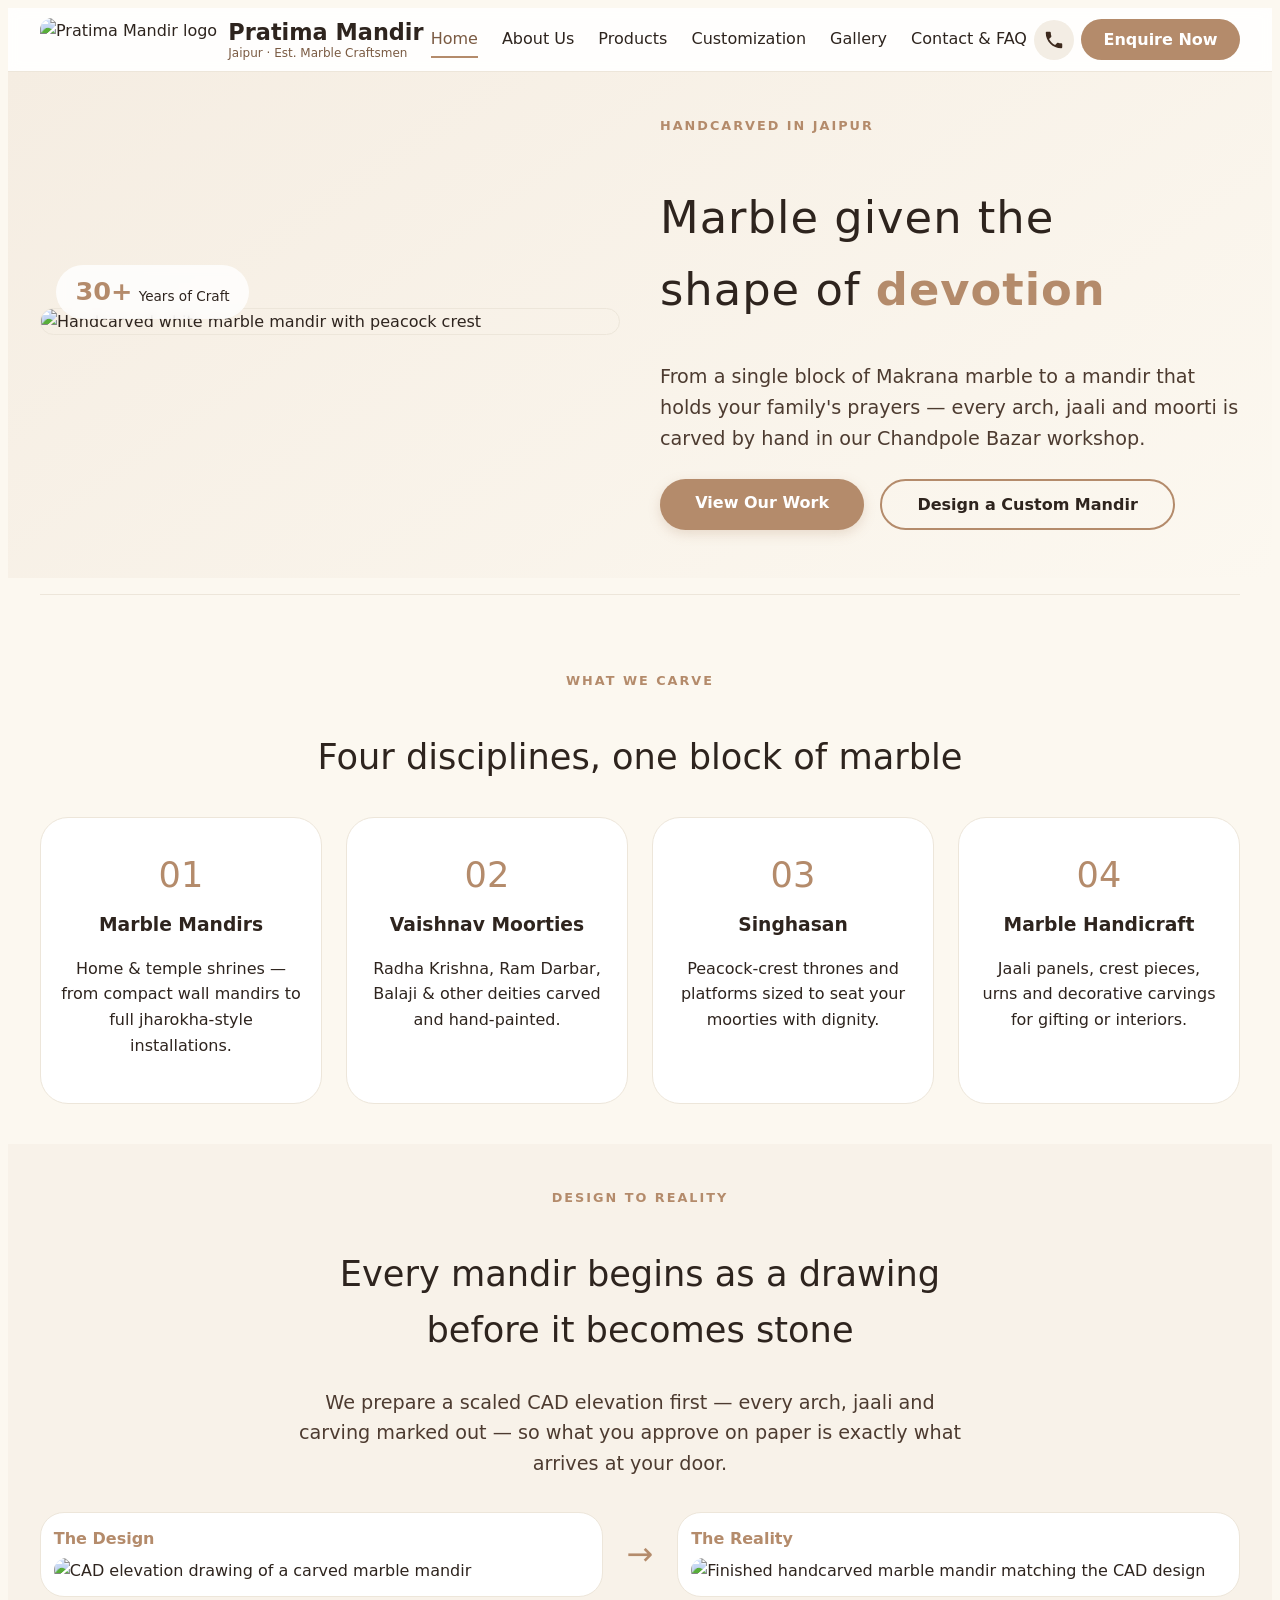
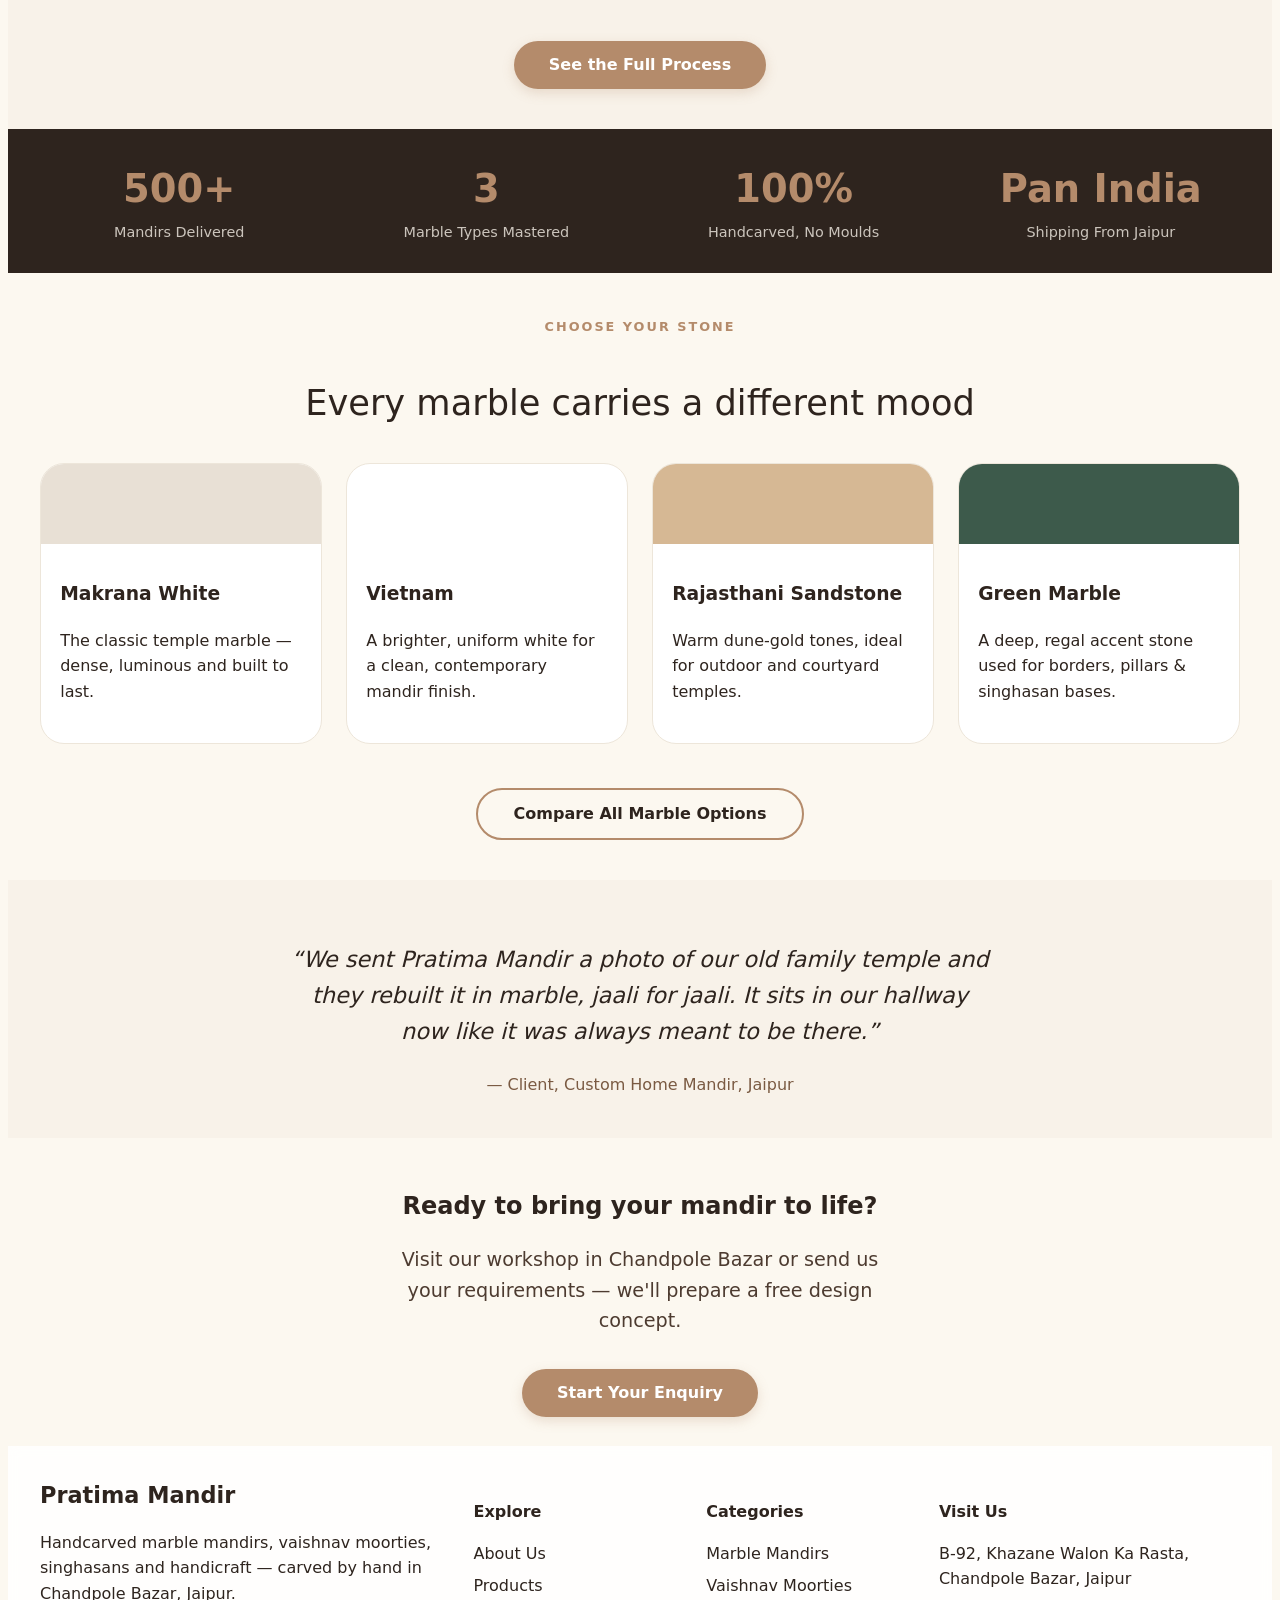
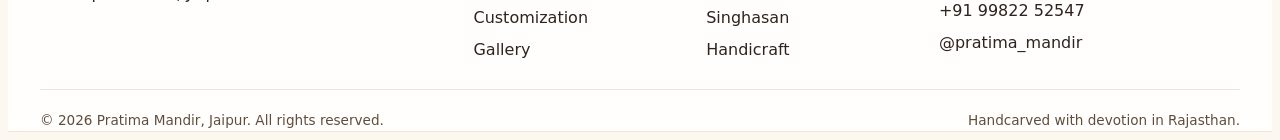
==== index.html @ e080a342 "Add files via upload" ====
<!DOCTYPE html>
<html lang="en">
<head>
  <meta charset="UTF-8" />
  <meta name="viewport" content="width=device-width, initial-scale=1.0" />
  <title>Pratima Mandir — Handcarved Marble Temples & Moorties, Jaipur</title>
  <meta name="description" content="Pratima Mandir, Chandpole Bazar Jaipur — handcarved marble mandirs, vaishnav moorties, singhasans & handicraft items." />
  <link rel="stylesheet" href="style.css" />
</head>
<body>

<header class="site">
  <nav class="nav">
    <a href="index.html" class="brand">
      <img src="images/logo.jpg" alt="Pratima Mandir logo" />
      <span class="brand-text">Pratima Mandir<span>Jaipur &middot; Est. Marble Craftsmen</span></span>
    </a>
    <div class="nav-links">
      <a href="index.html" class="active">Home</a>
      <a href="aboutus.html">About Us</a>
      <a href="products.html">Products</a>
      <a href="customization.html">Customization</a>
      <a href="gallery.html">Gallery</a>
      <a href="contact.html">Contact & FAQ</a>
    </div>
    <div class="header-contact">
      <a href="tel:+919982252547" class="icon-btn" aria-label="Call us"><svg viewBox="0 0 24 24"><path d="M6.6 10.8c1.4 2.8 3.8 5.1 6.6 6.6l2.2-2.2c.3-.3.7-.4 1-.2 1.1.4 2.3.6 3.6.6.6 0 1 .4 1 1V20c0 .6-.4 1-1 1-9.4 0-17-7.6-17-17 0-.6.4-1 1-1h3.5c.6 0 1 .4 1 1 0 1.2.2 2.4.6 3.6.1.4 0 .8-.2 1L6.6 10.8z"/></svg></a>
    </div>
    <a href="https://wa.me/919982252547?text=Hii%20I%20am%20interested%2C%20can%20I%20get%20more%20details%3F"" class="nav-cta">Enquire Now</a>
    <button class="menu-toggle" aria-label="Toggle menu"><span></span><span></span><span></span></button>
  </nav>
</header>

<section class="hero">
  <div class="wrap hero-grid">
    <div class="hero-media reveal in">
      <img src="images/peacockmandir.png" alt="Handcarved white marble mandir with peacock crest" />
      <div class="hero-badge"><span class="num">30+</span><span class="lbl">Years of Craft</span></div>
    </div>
    <div class="hero-copy reveal in">
      <span class="eyebrow">Handcarved in Jaipur</span>
      <h1>Marble given the<br />shape of <em>devotion</em></h1>
      <p class="lede">From a single block of Makrana marble to a mandir that holds your family's prayers — every arch, jaali and moorti is carved by hand in our Chandpole Bazar workshop.</p>
      <div class="hero-actions">
        <a href="products.html" class="btn btn-solid">View Our Work</a>
        <a href="customization.html" class="btn btn-line">Design a Custom Mandir</a>
      </div>
    </div>
  </div>
</section>

<div class="wrap"><div class="rule"></div></div>

<section class="band-ivory">
  <div class="wrap">
    <div class="section-head reveal">
      <span class="eyebrow">What We Carve</span>
      <h2>Four disciplines, one block of marble</h2>
    </div>
    <div class="cat-row reveal">
      <a href="products.html#mandir" class="cat-card">
        <span class="cat-num">01</span>
        <h3>Marble Mandirs</h3>
        <p>Home &amp; temple shrines — from compact wall mandirs to full jharokha-style installations.</p>
      </a>
      <a href="products.html#moorties" class="cat-card">
        <span class="cat-num">02</span>
        <h3>Vaishnav Moorties</h3>
        <p>Radha Krishna, Ram Darbar, Balaji &amp; other deities carved and hand-painted.</p>
      </a>
      <a href="products.html#singhasan" class="cat-card">
        <span class="cat-num">03</span>
        <h3>Singhasan</h3>
        <p>Peacock-crest thrones and platforms sized to seat your moorties with dignity.</p>
      </a>
      <a href="products.html#handicraft" class="cat-card">
        <span class="cat-num">04</span>
        <h3>Marble Handicraft</h3>
        <p>Jaali panels, crest pieces, urns and decorative carvings for gifting or interiors.</p>
      </a>
    </div>
  </div>
</section>

<section class="band-paper">
  <div class="wrap">
    <div class="section-head reveal">
      <span class="eyebrow">Design to Reality</span>
      <h2>Every mandir begins as a drawing before it becomes stone</h2>
      <p class="lede" style="margin-top:16px;">We prepare a scaled CAD elevation first — every arch, jaali and carving marked out — so what you approve on paper is exactly what arrives at your door.</p>
    </div>
    <div class="dtr reveal">
      <div class="dtr-pane design">
        <span class="dtr-label">The Design</span>
        <img src="images/design1.jpg" alt="CAD elevation drawing of a carved marble mandir" />
      </div>
      <div class="dtr-mid">&rarr;</div>
      <div class="dtr-pane real">
        <span class="dtr-label">The Reality</span>
        <img src="images/reality.png" alt="Finished handcarved marble mandir matching the CAD design" />
      </div>
    </div>
    <div style="text-align:center; margin-top:44px;" class="reveal">
      <a href="customization.html" class="btn btn-solid">See the Full Process</a>
    </div>
  </div>
</section>

<section class="band-dark tight">
  <div class="wrap">
    <div class="stats-row reveal">
      <div class="stat"><span class="n">500+</span><span class="l">Mandirs Delivered</span></div>
      <div class="stat"><span class="n">3</span><span class="l">Marble Types Mastered</span></div>
      <div class="stat"><span class="n">100%</span><span class="l">Handcarved, No Moulds</span></div>
      <div class="stat"><span class="n">Pan India</span><span class="l">Shipping From Jaipur</span></div>
    </div>
  </div>
</section>

<section class="band-ivory">
  <div class="wrap">
    <div class="section-head reveal">
      <span class="eyebrow">Choose Your Stone</span>
      <h2>Every marble carries a different mood</h2>
    </div>
    <div class="marble-row reveal">
      <div class="marble-card"><div class="swatch makrana"></div><div class="marble-body"><h3>Makrana White</h3><p>The classic temple marble — dense, luminous and built to last.</p></div></div>
      <div class="marble-card"><div class="swatch Vietnam"></div><div class="marble-body"><h3>Vietnam</h3><p>A brighter, uniform white for a clean, contemporary mandir finish.</p></div></div>
      <div class="marble-card"><div class="swatch sandstone"></div><div class="marble-body"><h3>Rajasthani Sandstone</h3><p>Warm dune-gold tones, ideal for outdoor and courtyard temples.</p></div></div>
      <div class="marble-card"><div class="swatch green"></div><div class="marble-body"><h3>Green Marble</h3><p>A deep, regal accent stone used for borders, pillars &amp; singhasan bases.</p></div></div>
    </div>
    <div style="text-align:center; margin-top:44px;" class="reveal">
      <a href="customization.html#marbles" class="btn btn-line">Compare All Marble Options</a>
    </div>
  </div>
</section>

<section class="band-paper">
  <div class="wrap testi reveal">
    <p>&ldquo;We sent Pratima Mandir a photo of our old family temple and they rebuilt it in marble, jaali for jaali. It sits in our hallway now like it was always meant to be there.&rdquo;</p>
    <div class="who">&mdash; Client, Custom Home Mandir, Jaipur</div>
  </div>
</section>

<section class="tight">
  <div class="wrap" style="text-align:center;">
    <h2 class="reveal">Ready to bring your mandir to life?</h2>
    <p class="lede reveal" style="max-width:520px; margin:16px auto 32px;">Visit our workshop in Chandpole Bazar or send us your requirements — we'll prepare a free design concept.</p>
    <div class="reveal"><a href="contact.html" class="btn btn-solid">Start Your Enquiry</a></div>
  </div>
</section>

<footer class="site">
  <div class="wrap">
    <div class="foot-grid">
      <div>
        <div class="foot-brand">Pratima Mandir</div>
        <p>Handcarved marble mandirs, vaishnav moorties, singhasans and handicraft — carved by hand in Chandpole Bazar, Jaipur.</p>
      </div>
      <div class="foot-col">
        <h4>Explore</h4>
        <a href="aboutus.html">About Us</a>
        <a href="products.html">Products</a>
        <a href="customization.html">Customization</a>
        <a href="gallery.html">Gallery</a>
      </div>
      <div class="foot-col">
        <h4>Categories</h4>
        <a href="products.html#mandir">Marble Mandirs</a>
        <a href="products.html#moorties">Vaishnav Moorties</a>
        <a href="products.html#singhasan">Singhasan</a>
        <a href="products.html#handicraft">Handicraft</a>
      </div>
      <div class="foot-col">
        <h4>Visit Us</h4>
        <li>B-92, Khazane Walon Ka Rasta,<br />Chandpole Bazar, Jaipur</li>
        <a href="tel:+919982252547">+91 99822 52547</a>
        <a href="https://instagram.com/pratima_mandir" target="_blank" rel="noopener">@pratima_mandir</a>
      </div>
    </div>
    <div class="foot-bottom">
      <span>&copy; 2026 Pratima Mandir, Jaipur. All rights reserved.</span>
      <span>Handcarved with devotion in Rajasthan.</span>
    </div>
  </div>
</footer>

<script src="main.js"></script>
</body>
</html>
---- style.css ----
{
  margin: 0;
  padding: 0;
  box-sizing: border-box;
}

body {
  font-family: 'Segoe UI', Roboto, system-ui, -apple-system, sans-serif;
  background: #fcf8f0;
  color: #2e241e;
  line-height: 1.6;
}

a {
  text-decoration: none;
  color: #2e241e;
}

img {
  max-width: 100%;
  display: block;
}

.wrap {
  max-width: 1200px;
  margin: 0 auto;
  padding: 0 1.2rem;
}

/* ----- utility ----- */
.eyebrow {
  display: inline-block;
  font-size: 0.8rem;
  font-weight: 600;
  letter-spacing: 2px;
  text-transform: uppercase;
  color: #b48b6b;
  margin-bottom: 0.5rem;
}

.lede {
  font-size: 1.2rem;
  color: #4d3b30;
  max-width: 680px;
}

.rule {
  height: 1px;
  background: #ede6da;
  margin: 1rem 0 2rem;
}

.btn {
  display: inline-block;
  padding: 0.7rem 2.2rem;
  border-radius: 50px;
  font-weight: 600;
  transition: 0.2s;
  border: none;
  cursor: pointer;
}
.btn-solid {
  background: #b48b6b;
  color: #fff;
  box-shadow: 0 4px 12px rgba(180, 139, 107, 0.25);
}
.btn-solid:hover {
  background: #9f775a;
  transform: scale(1.02);
}
.btn-line {
  background: transparent;
  color: #2e241e;
  border: 2px solid #b48b6b;
}
.btn-line:hover {
  background: #b48b6b;
  color: #fff;
}

/* ----- header / nav ----- */
.site {
  background: #ffffffdd;
  backdrop-filter: blur(6px);
  border-bottom: 1px solid #ede6da;
}
.nav {
  display: flex;
  align-items: center;
  justify-content: space-between;
  flex-wrap: wrap;
  padding: 0.6rem 1.2rem;
  max-width: 1200px;
  margin: 0 auto;
}
.brand {
  display: flex;
  align-items: center;
  gap: 0.7rem;
}
.brand img {
  height: 44px;
  border-radius: 12px;
}
.brand-text {
  font-size: 1.4rem;
  font-weight: 600;
  line-height: 1.2;
}
.brand-text span {
  display: block;
  font-size: 0.75rem;
  font-weight: 400;
  color: #7a5a42;
}
.nav-links {
  display: flex;
  gap: 1.5rem;
  list-style: none;
  font-weight: 500;
  flex-wrap: wrap;
}
.nav-links a {
  padding: 0.3rem 0;
  border-bottom: 2px solid transparent;
  transition: 0.2s;
}
.nav-links a:hover,
.nav-links a.active {
  border-bottom-color: #b48b6b;
  color: #7a5a42;
}
.header-contact {
  display: flex;
  align-items: center;
  gap: 0.8rem;
}
.icon-btn {
  display: flex;
  width: 40px;
  height: 40px;
  border-radius: 50%;
  background: #f3ede4;
  align-items: center;
  justify-content: center;
}
.icon-btn svg {
  width: 22px;
  fill: #3d2a1e;
}
.nav-cta {
  background: #b48b6b;
  color: #fff;
  padding: 0.5rem 1.4rem;
  border-radius: 50px;
  font-weight: 600;
}
.menu-toggle {
  display: none;
  flex-direction: column;
  gap: 4px;
  background: none;
  border: none;
  cursor: pointer;
}
.menu-toggle span {
  display: block;
  width: 26px;
  height: 3px;
  background: #2e241e;
  border-radius: 4px;
}

/* ----- hero ----- */
.hero {
  background: linear-gradient(145deg, #f5ede2, #fcf8f0);
  padding: 2.5rem 0 3rem;
}
.hero-grid {
  display: grid;
  grid-template-columns: 1fr 1fr;
  gap: 2.5rem;
  align-items: center;
}
.hero-media {
  position: relative;
}
.hero-media img {
  border-radius: 32px;
  border: 1px solid #ede6da;
}
.hero-badge {
  position: absolute;
  bottom: 1rem;
  left: 1rem;
  background: #ffffffcc;
  backdrop-filter: blur(4px);
  padding: 0.4rem 1.2rem;
  border-radius: 60px;
  display: flex;
  align-items: baseline;
  gap: 0.4rem;
}
.hero-badge .num {
  font-size: 1.6rem;
  font-weight: 700;
  color: #b48b6b;
}
.hero-badge .lbl {
  font-size: 0.85rem;
}
.hero-copy h1 {
  font-size: 2.8rem;
  font-weight: 300;
  letter-spacing: 1px;
}
.hero-copy h1 em {
  font-style: normal;
  color: #b48b6b;
  font-weight: 600;
}
.hero-actions {
  display: flex;
  flex-wrap: wrap;
  gap: 1rem;
  margin-top: 1.5rem;
}

/* ----- sections ----- */
.band-ivory {
  background: #fcf8f0;
  padding: 2.5rem 0;
}
.band-paper {
  background: #f8f2e9;
  padding: 2.5rem 0;
}
.band-dark {
  background: #2e241e;
  color: #f3ede4;
}
.tight {
  padding: 1.8rem 0;
}

.section-head {
  text-align: center;
  max-width: 700px;
  margin: 0 auto 2rem;
}
.section-head h2 {
  font-size: 2.2rem;
  font-weight: 300;
}

/* ----- category cards ----- */
.cat-row {
  display: grid;
  grid-template-columns: repeat(auto-fit, minmax(200px, 1fr));
  gap: 1.5rem;
}
.cat-card {
  background: #fff;
  border-radius: 28px;
  padding: 1.8rem 1.2rem;
  border: 1px solid #ede6da;
  transition: 0.2s;
  text-align: center;
}
.cat-card:hover {
  transform: translateY(-4px);
  box-shadow: 0 12px 28px rgba(0,0,0,0.05);
}
.cat-num {
  font-size: 2.2rem;
  font-weight: 300;
  color: #b48b6b;
}
.cat-card h3 {
  margin: 0.4rem 0;
}

/* ----- design-to-reality ----- */
.dtr {
  display: grid;
  grid-template-columns: 1fr auto 1fr;
  gap: 1.5rem;
  align-items: center;
  margin-top: 1.5rem;
}
.dtr-pane {
  background: #fff;
  border-radius: 24px;
  padding: 0.8rem;
  border: 1px solid #ede6da;
}
.dtr-pane img {
  border-radius: 16px;
}
.dtr-label {
  display: block;
  font-weight: 600;
  margin-bottom: 0.4rem;
  color: #b48b6b;
}
.dtr-mid {
  font-size: 2rem;
  color: #b48b6b;
}

/* ----- stats ----- */
.stats-row {
  display: grid;
  grid-template-columns: repeat(auto-fit, minmax(150px, 1fr));
  gap: 1.8rem;
  text-align: center;
}
.stat .n {
  display: block;
  font-size: 2.4rem;
  font-weight: 700;
  color: #b48b6b;
}
.stat .l {
  font-size: 0.9rem;
  opacity: 0.8;
}

/* ----- marble swatches ----- */
.marble-row {
  display: grid;
  grid-template-columns: repeat(auto-fit, minmax(220px, 1fr));
  gap: 1.5rem;
}
.marble-card {
  background: #fff;
  border-radius: 24px;
  border: 1px solid #ede6da;
  overflow: hidden;
}
.swatch {
  height: 80px;
  width: 100%;
}
.swatch.makrana { background: #e8e0d5; }
.swatch.purewhite { background: #f5f0ea; }
.swatch.sandstone { background: #d6b894; }
.swatch.green { background: #3d5a4b; }
.marble-body {
  padding: 1rem 1.2rem 1.4rem;
}
.marble-body h3 {
  font-weight: 600;
}

/* ----- product grid (products page) ----- */
.product-grid {
  display: grid;
  grid-template-columns: repeat(auto-fit, minmax(200px, 1fr));
  gap: 1.5rem;
}
.product-card {
  background: #fff;
  border-radius: 24px;
  border: 1px solid #ede6da;
  padding: 0.6rem;
  text-align: center;
}
.product-card img {
  border-radius: 16px;
  border: 1px solid #ede6da;
}
.product-card h4 {
  margin-top: 0.5rem;
}

/* ----- testimonial ----- */
.testi {
  text-align: center;
  max-width: 700px;
  margin: 0 auto;
  font-size: 1.4rem;
  font-weight: 300;
  font-style: italic;
}
.testi .who {
  margin-top: 0.8rem;
  font-size: 1rem;
  font-style: normal;
  color: #7a5a42;
}

/* ----- footer ----- */
.foot-grid {
  display: grid;
  grid-template-columns: 2fr 1fr 1fr 1.5fr;
  gap: 2rem;
  padding: 2rem 0 1.5rem;
}
.foot-brand {
  font-size: 1.4rem;
  font-weight: 600;
  margin-bottom: 0.4rem;
}
.foot-col h4 {
  font-weight: 600;
  margin-bottom: 0.8rem;
}
.foot-col a,
.foot-col li {
  display: block;
  padding: 0.2rem 0;
  list-style: none;
}
.foot-bottom {
  border-top: 1px solid #ede6da;
  padding-top: 1.2rem;
  display: flex;
  justify-content: space-between;
  flex-wrap: wrap;
  font-size: 0.85rem;
  color: #5f4d3c;
}

/* ----- responsive ----- */
@media (max-width: 768px) {
  .nav-links {
    display: none;
    width: 100%;
    flex-direction: column;
    align-items: center;
    gap: 0.5rem;
    padding: 1rem 0;
    background: #ffffffcc;
    backdrop-filter: blur(4px);
    border-radius: 30px;
    margin-top: 0.5rem;
  }
  .nav-links.open {
    display: flex;
  }
  .menu-toggle {
    display: flex;
  }

  .hero-grid {
    grid-template-columns: 1fr;
  }
  .hero-copy h1 {
    font-size: 2rem;
  }
  .dtr {
    grid-template-columns: 1fr;
  }
  .dtr-mid {
    transform: rotate(90deg);
  }
  .foot-grid {
    grid-template-columns: 1fr 1fr;
  }
  .hero-actions {
    flex-direction: column;
    align-items: stretch;
  }
  .btn {
    text-align: center;
  }
  .section-head h2 {
    font-size: 1.8rem;
  }
}

@media (max-width: 480px) {
  .hero-copy h1 {
    font-size: 1.6rem;
  }
  .foot-grid {
    grid-template-columns: 1fr;
  }
  .stats-row {
    grid-template-columns: 1fr 1fr;
  }
}
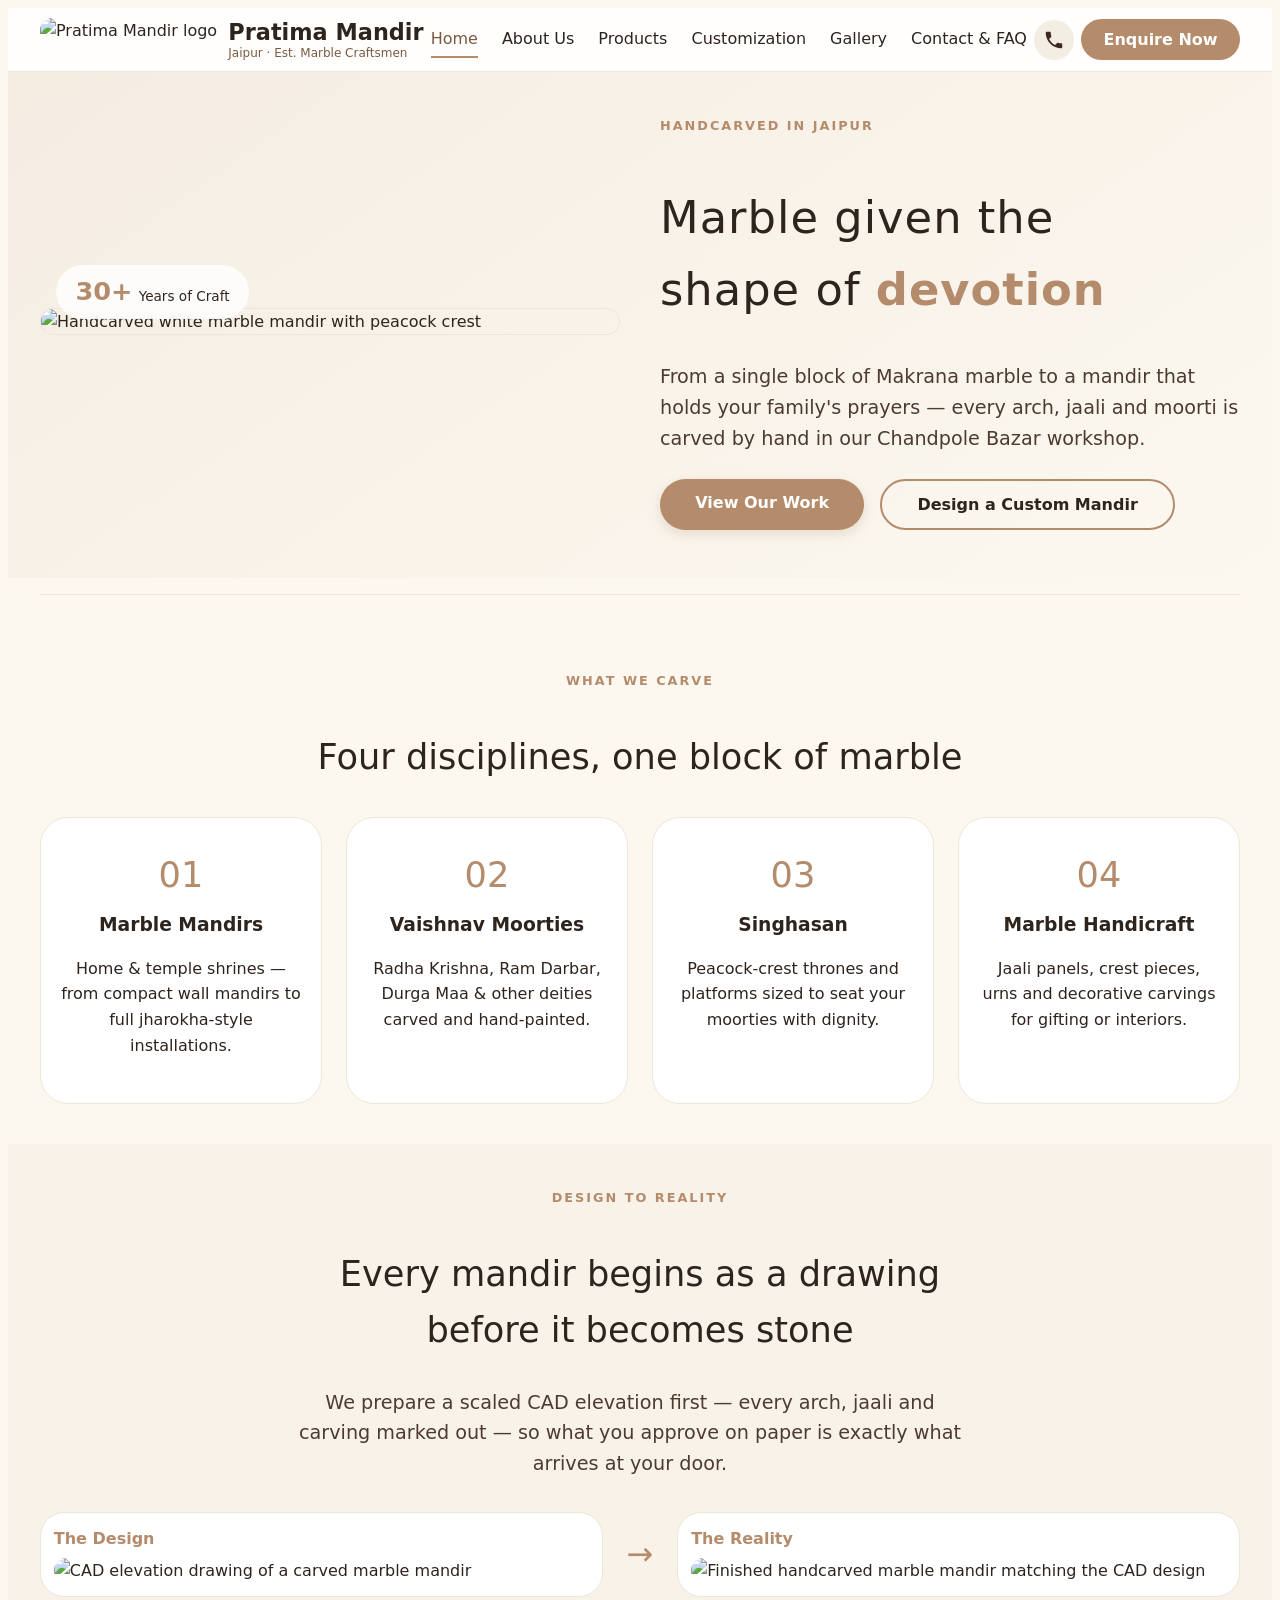
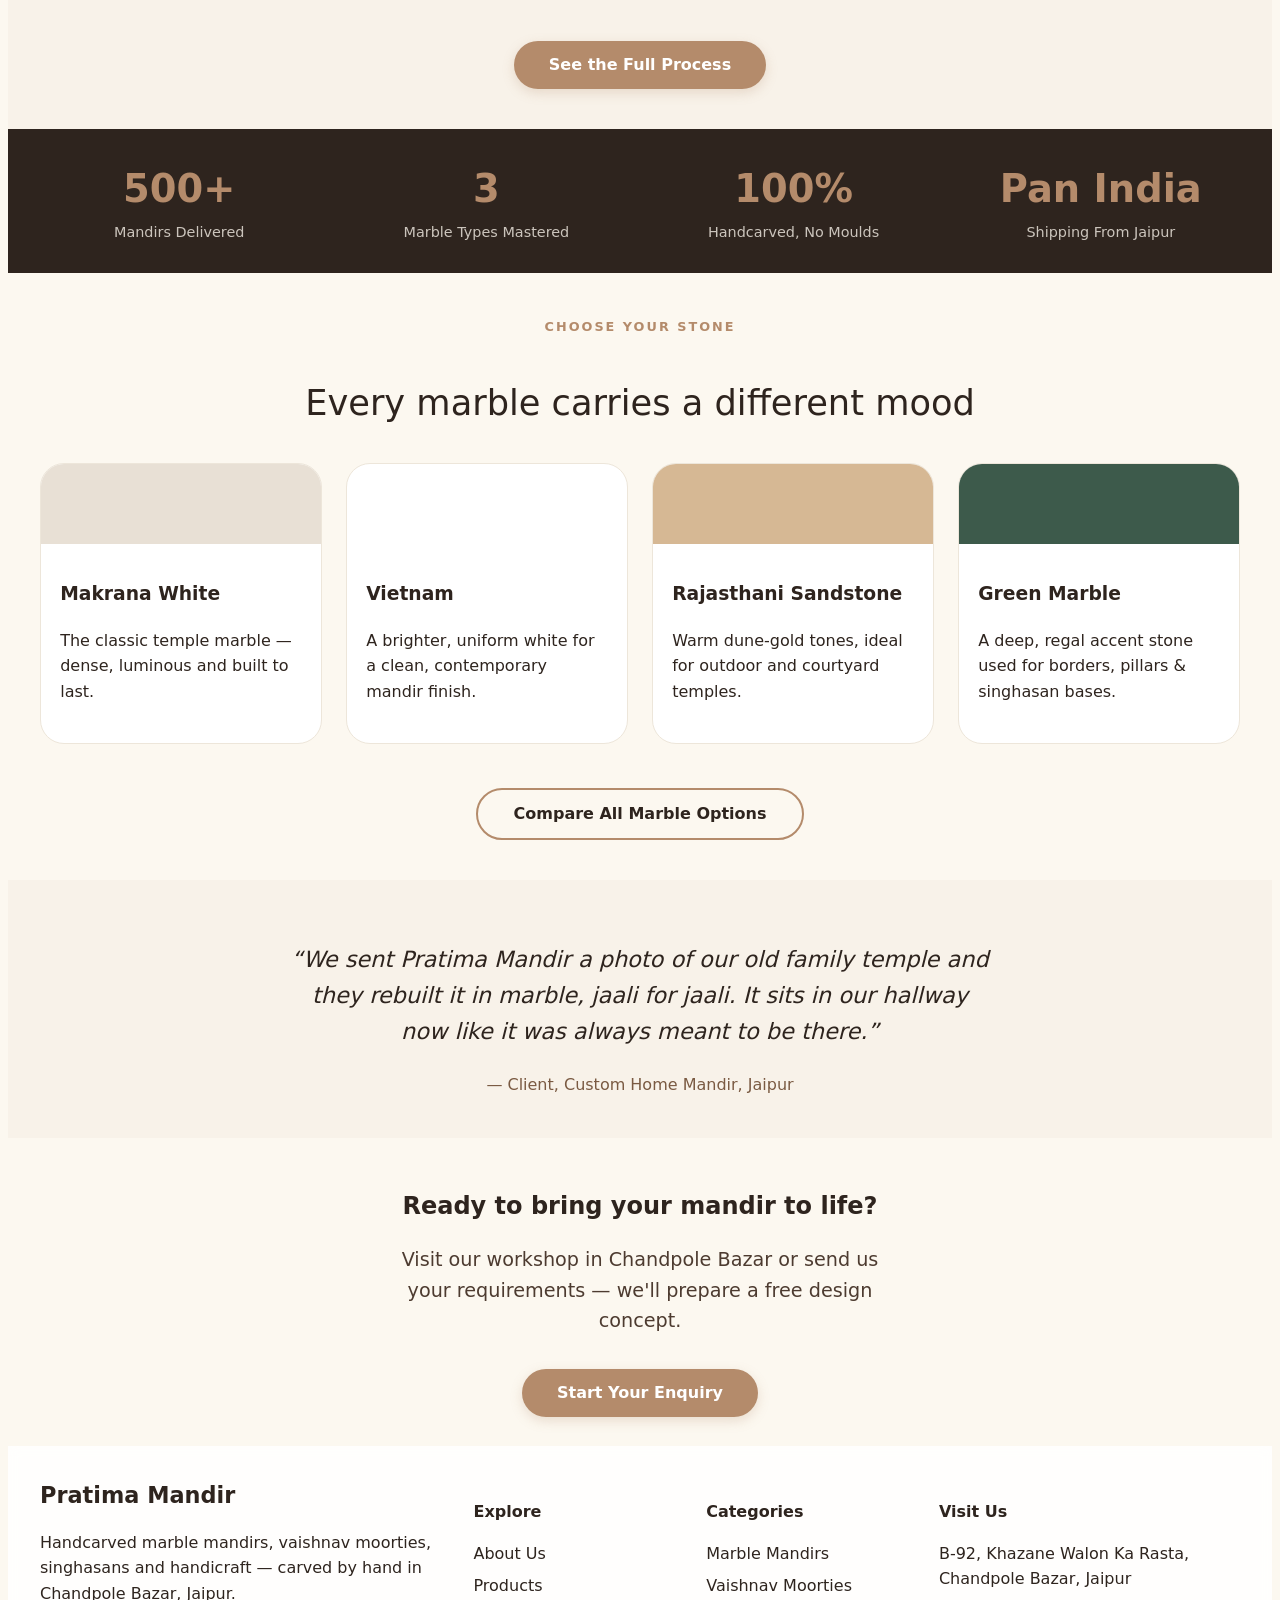
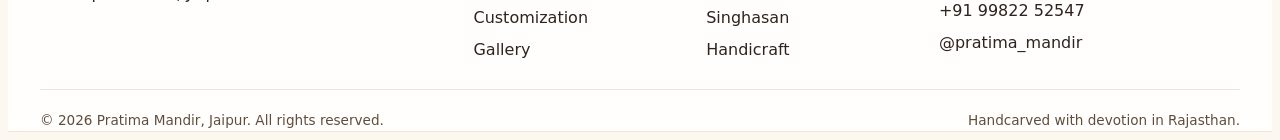
==== commit fd4bcbf0: "Restore index.html with original content" ====
--- a/index.html
+++ b/index.html
@@ -13,7 +13,7 @@
 <header class="site">
   <nav class="nav">
     <a href="index.html" class="brand">
-      <img src="images/logo.jpg" alt="Pratima Mandir logo" />
+      <img src="logo.jpg" alt="Pratima Mandir logo" />
       <span class="brand-text">Pratima Mandir<span>Jaipur &middot; Est. Marble Craftsmen</span></span>
     </a>
     <div class="nav-links">
@@ -35,7 +35,7 @@
 <section class="hero">
   <div class="wrap hero-grid">
     <div class="hero-media reveal in">
-      <img src="images/peacockmandir.png" alt="Handcarved white marble mandir with peacock crest" />
+      <img src="peacockmandir.png" alt="Handcarved white marble mandir with peacock crest" />
       <div class="hero-badge"><span class="num">30+</span><span class="lbl">Years of Craft</span></div>
     </div>
     <div class="hero-copy reveal in">
@@ -67,7 +67,7 @@
       <a href="products.html#moorties" class="cat-card">
         <span class="cat-num">02</span>
         <h3>Vaishnav Moorties</h3>
-        <p>Radha Krishna, Ram Darbar, Balaji &amp; other deities carved and hand-painted.</p>
+        <p>Radha Krishna, Ram Darbar, Durga Maa &amp; other deities carved and hand-painted.</p>
       </a>
       <a href="products.html#singhasan" class="cat-card">
         <span class="cat-num">03</span>
@@ -93,12 +93,12 @@
     <div class="dtr reveal">
       <div class="dtr-pane design">
         <span class="dtr-label">The Design</span>
-        <img src="images/design1.jpg" alt="CAD elevation drawing of a carved marble mandir" />
+        <img src="design1.jpg" alt="CAD elevation drawing of a carved marble mandir" />
       </div>
       <div class="dtr-mid">&rarr;</div>
       <div class="dtr-pane real">
         <span class="dtr-label">The Reality</span>
-        <img src="images/reality.png" alt="Finished handcarved marble mandir matching the CAD design" />
+        <img src="reality.png" alt="Finished handcarved marble mandir matching the CAD design" />
       </div>
     </div>
     <div style="text-align:center; margin-top:44px;" class="reveal">
@@ -188,4 +188,4 @@
 
 <script src="main.js"></script>
 </body>
-</html>+</html>
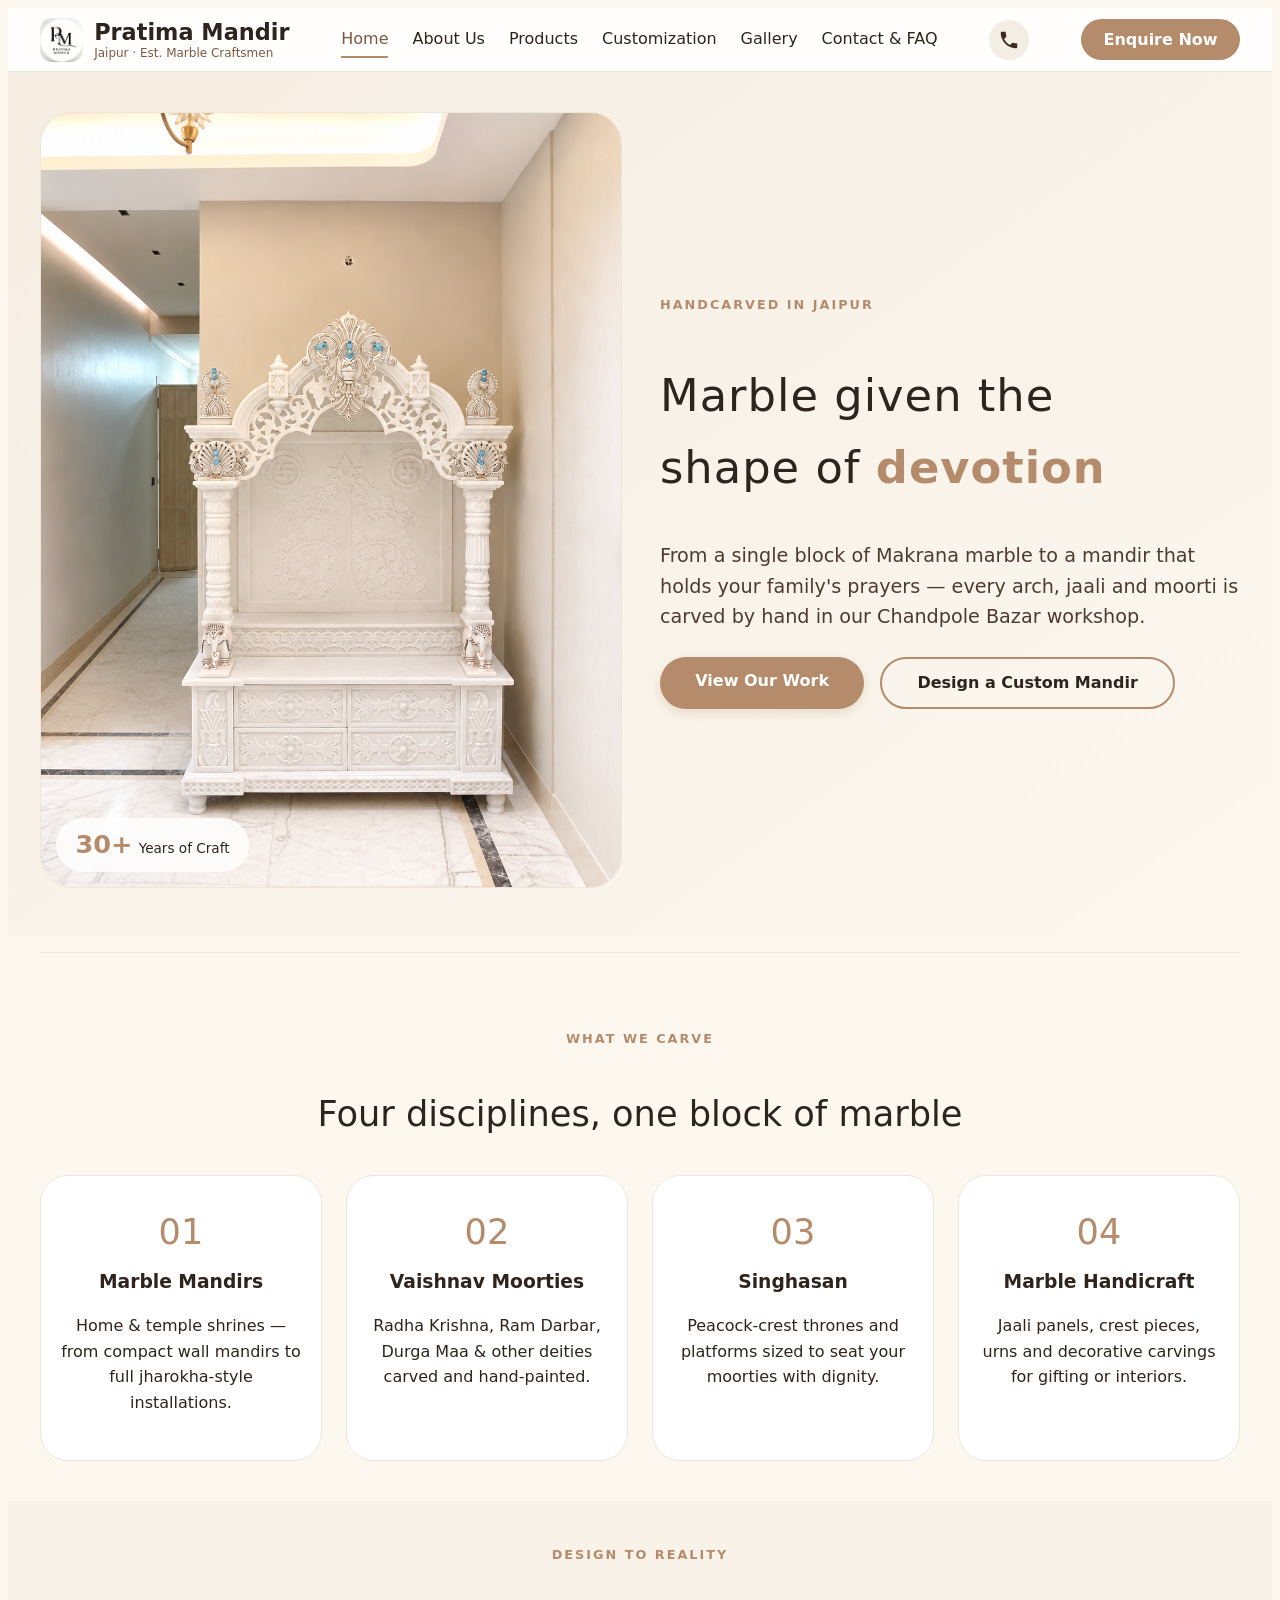
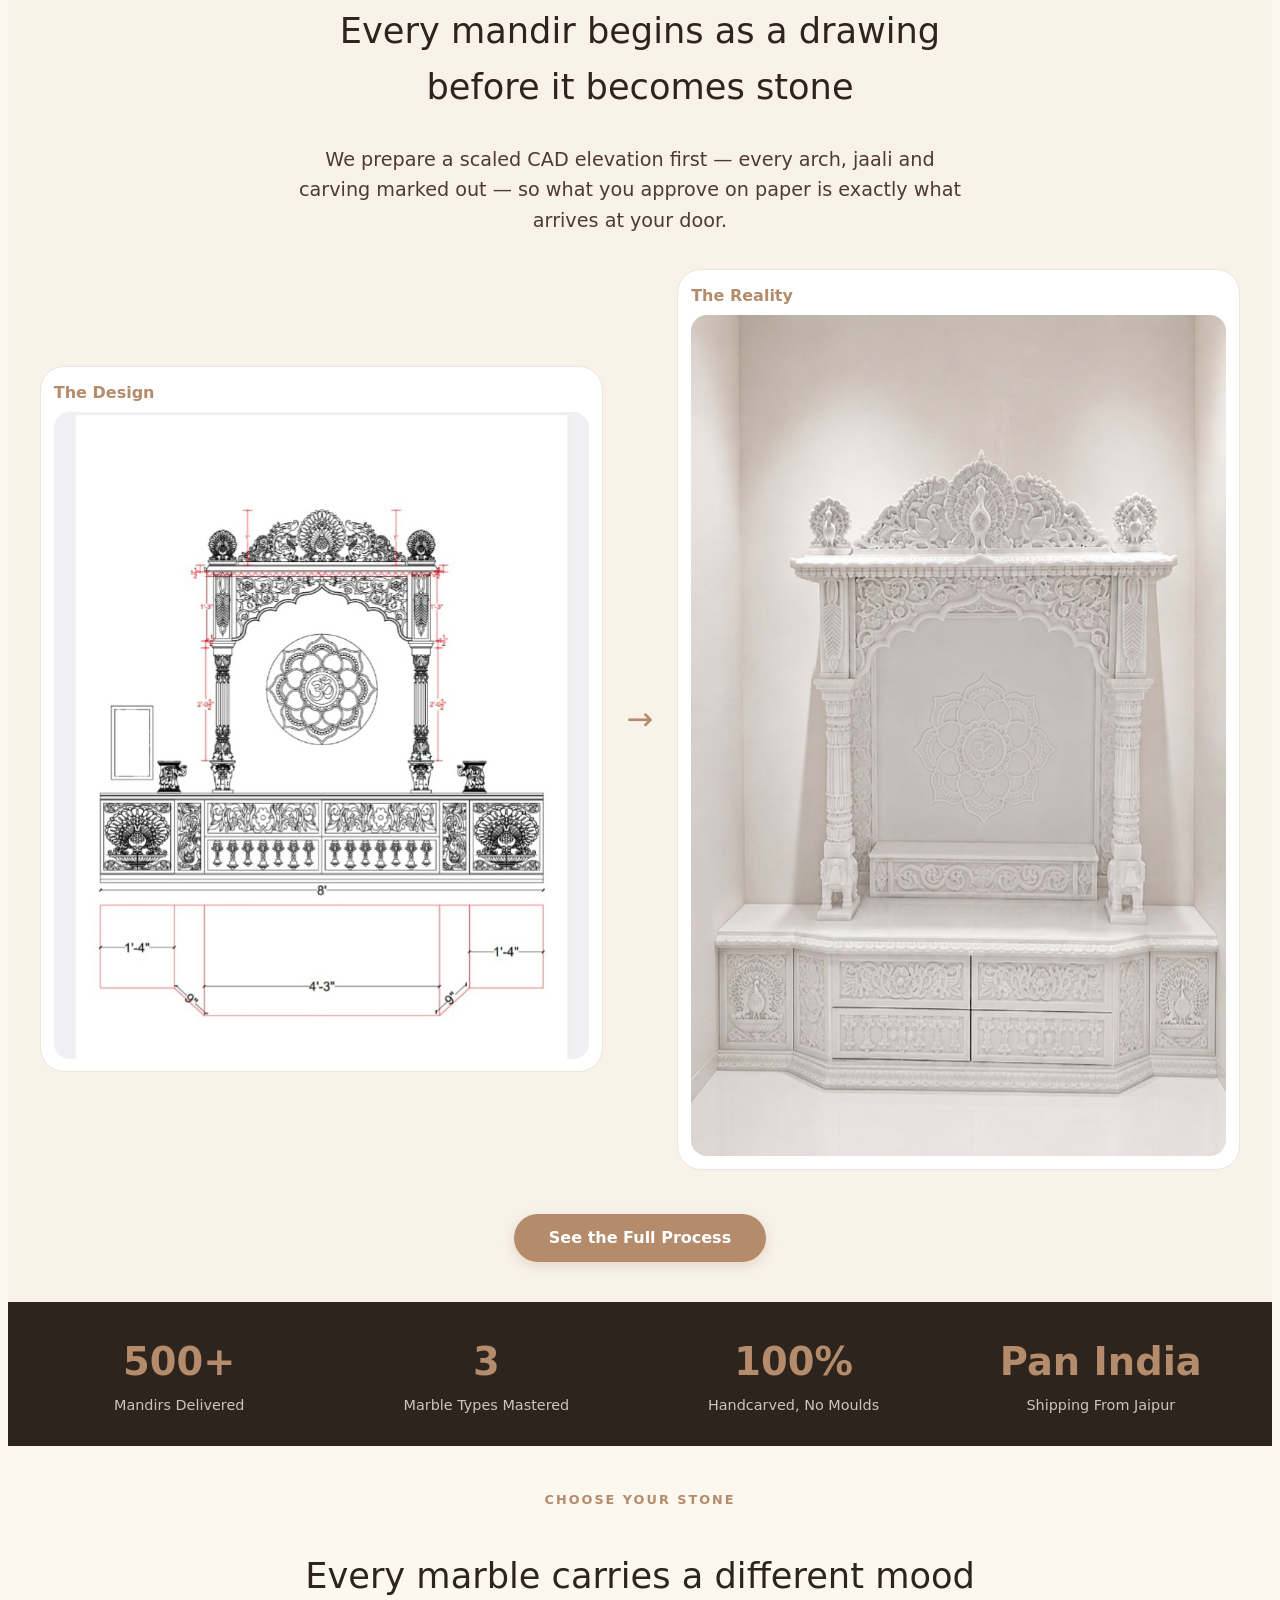
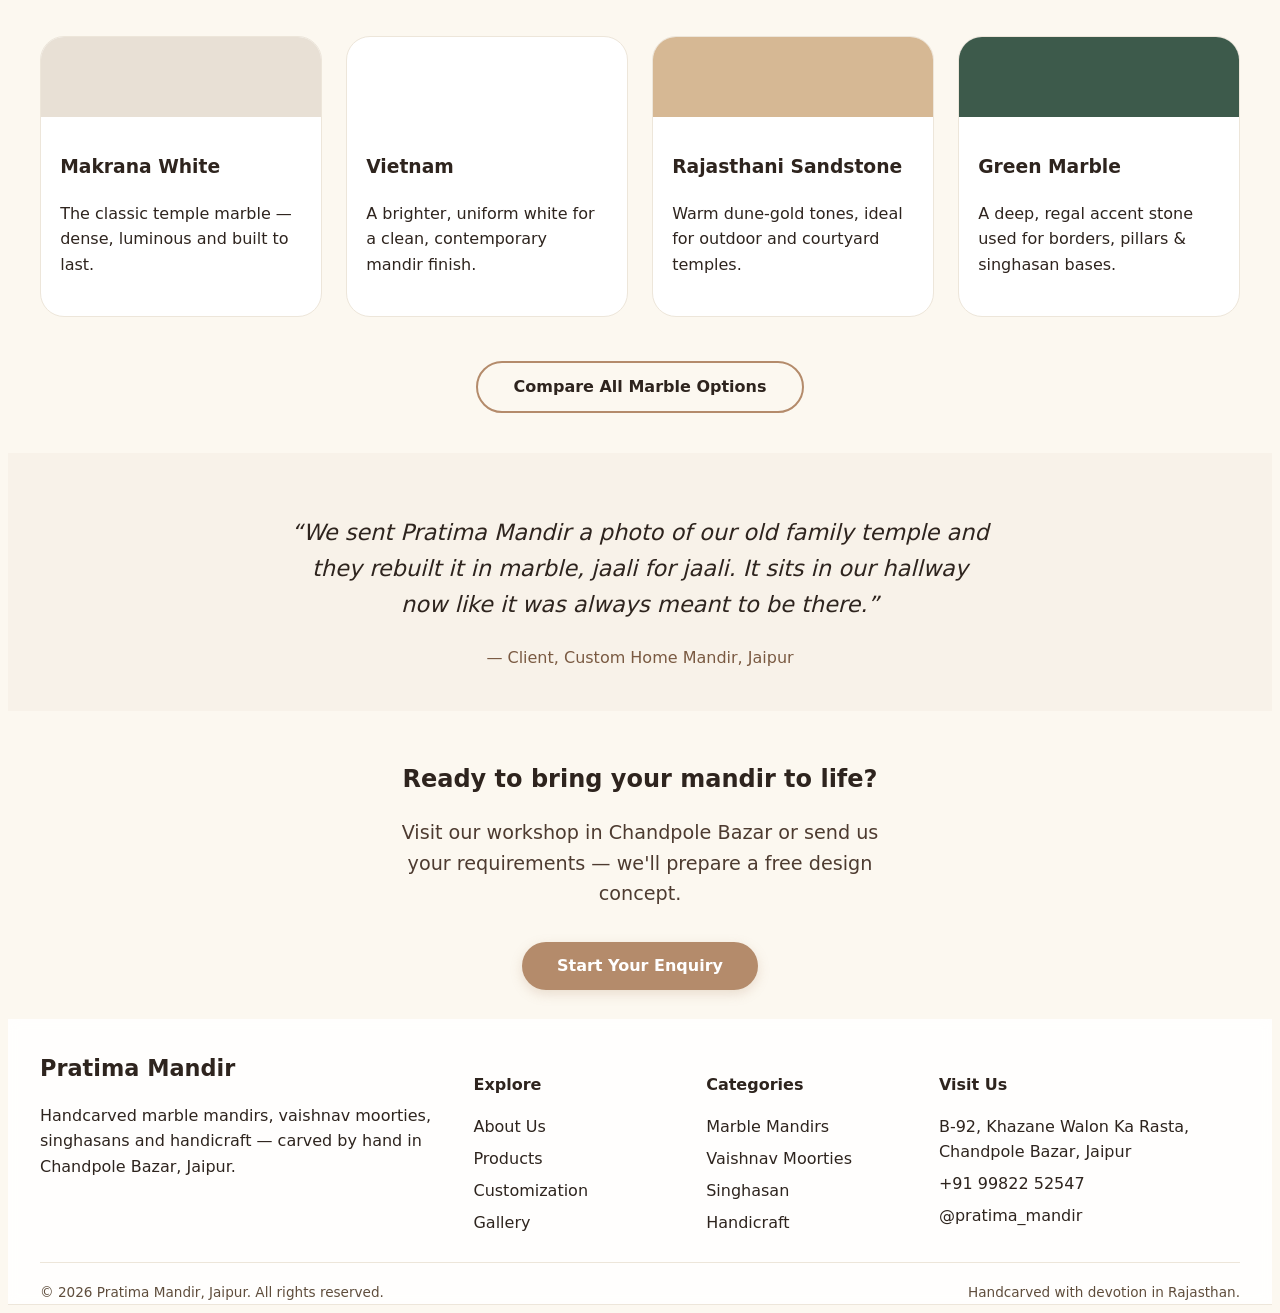
==== commit 51b69951: "Update index.html" ====
--- a/index.html
+++ b/index.html
@@ -186,6 +186,6 @@
   </div>
 </footer>
 
-<script src="main.js"></script>
+<script src="script.js"></script>
 </body>
 </html>
--- a/style.css
+++ b/style.css
@@ -480,4 +480,45 @@
   .stats-row {
     grid-template-columns: 1fr 1fr;
   }
-}+}
+/* Mobile hamburger menu */
+@media (max-width: 768px) {
+    .nav-links {
+        display: none;
+        position: absolute;
+        top: 100%;
+        right: 0;
+        flex-direction: column;
+        width: 220px;
+        padding: 20px;
+        background: white;
+        border-radius: 12px;
+        box-shadow: 0 5px 20px rgba(0, 0, 0, 0.15);
+        z-index: 1000;
+    }
+
+    .nav-links.active {
+        display: flex;
+    }
+
+    .nav-links a {
+        padding: 10px;
+    }
+
+    .menu-toggle {
+        display: flex;
+        flex-direction: column;
+        gap: 5px;
+        border: none;
+        background: transparent;
+        cursor: pointer;
+    }
+
+    .menu-toggle span {
+        display: block;
+        width: 30px;
+        height: 4px;
+        background: #2e241e;
+        border-radius: 5px;
+    }
+}
